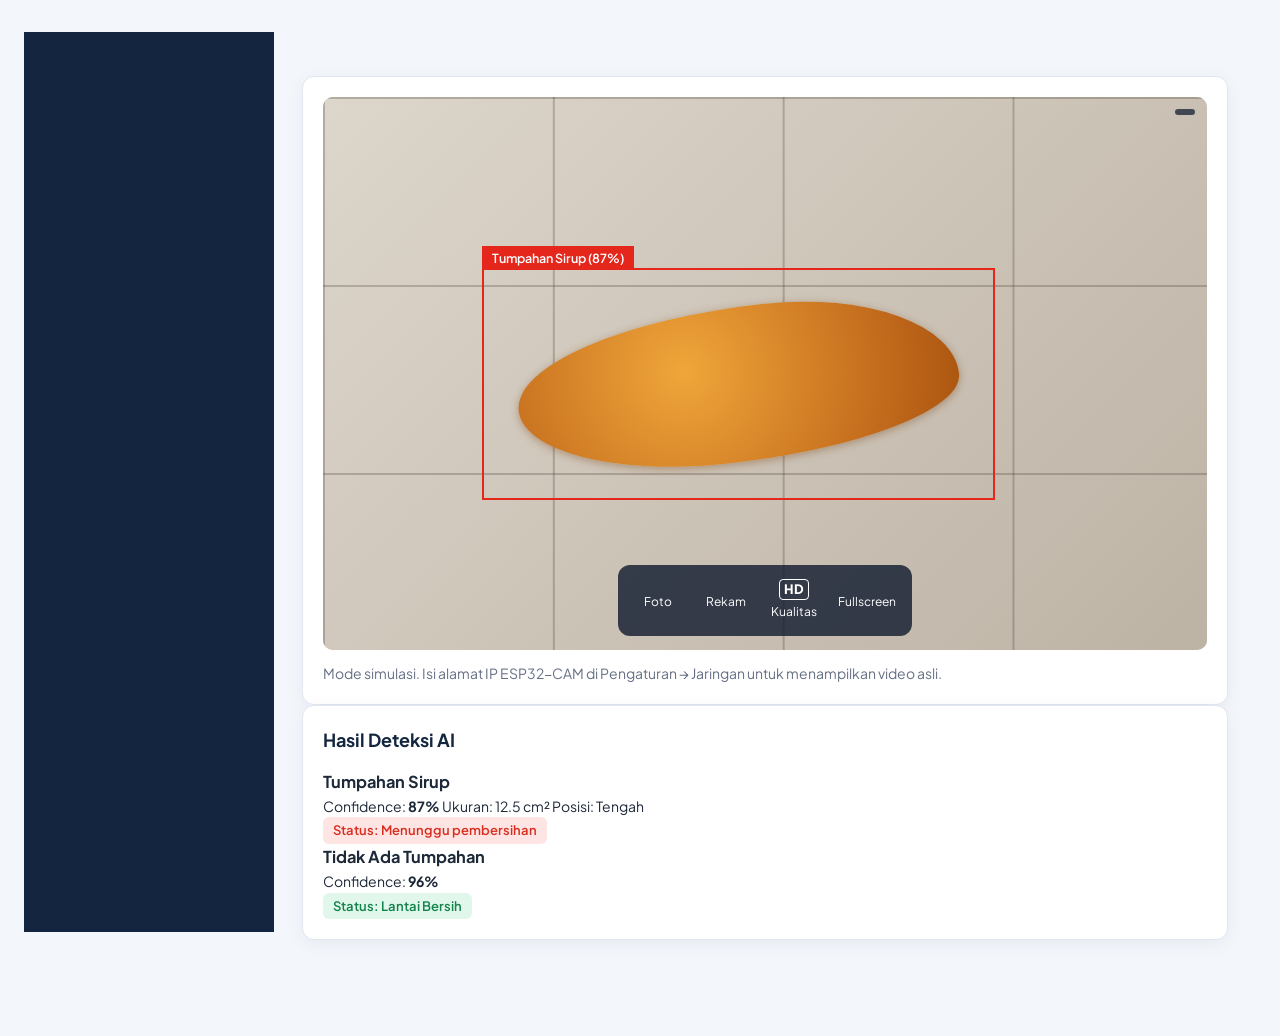
==== frontend/pages/live-camera.html @ 8430147b "Lengkapi Bagian HTML" ====
<!DOCTYPE html>
<html lang="id">
<head>
    <meta charset="UTF-8">
    <meta name="viewport" content="width=device-width, initial-scale=1.0">
    <title>Live Camera | SmartMop</title>
    <link rel="preconnect" href="https://fonts.googleapis.com">
    <link rel="preconnect" href="https://fonts.gstatic.com" crossorigin>
    <link rel="stylesheet" href="https://fonts.googleapis.com/css2?family=Plus+Jakarta+Sans:wght@400;500;600;700;800&display=swap">
    <link rel="stylesheet" href="../assets/css/variables.css">
    <link rel="stylesheet" href="../assets/css/layout.css">
    <link rel="stylesheet" href="../assets/css/components.css">
    <link rel="stylesheet" href="../assets/css/index.css">
    <link rel="stylesheet" href="../assets/css/responsive.css">
</head>
<body data-page="live-camera" data-root="../"
      data-title="Live Camera"
      data-sub="Pantau kondisi lantai secara real-time">

<div class="app">
    <aside class="sidebar" id="sidebar"></aside>
    <div class="main">
        <header class="topbar" id="topbar"></header>
        <main class="page">
            <div class="dash two-col" style="grid-template-columns:minmax(0,1.8fr) minmax(0,1fr)">

                <section class="card" aria-label="Tampilan kamera">
                    <div class="feed" id="mainFeed">
                        <span class="spill"></span>
                        <span class="bbox"><em>Tumpahan Sirup (87%)</em></span>
                        <time class="feed-time" data-stamp></time>
                        <div class="cam-tools" role="toolbar" aria-label="Kontrol kamera">
                            <button id="btnPhoto"><span id="icoPhoto"></span>Foto</button>
                            <button id="btnRec" aria-pressed="false"><span id="icoRec"></span><span id="recLabel">Rekam</span></button>
                            <button id="btnHD" aria-pressed="false"><span class="hd-tag" id="hdTag">HD</span>Kualitas</button>
                            <button id="btnFull"><span id="icoFull"></span>Fullscreen</button>
                        </div>
                    </div>
                    <p id="camInfo" style="margin-top:12px;color:var(--text-secondary)">Mode simulasi. Isi alamat IP ESP32-CAM di Pengaturan &rarr; Jaringan untuk menampilkan video asli.</p>
                </section>

                <section class="card" aria-labelledby="hRes">
                    <div class="card-head"><h2 id="hRes">Hasil Deteksi AI</h2></div>
                    <div class="det-list">
                        <article class="det">
                            <div data-feed="spill" data-size="sm"></div>
                            <div>
                                <h3 class="bad">Tumpahan Sirup</h3>
                                <time>Confidence: <strong>87%</strong></time>
                                <time>Ukuran: 12.5 cm&sup2;</time>
                                <time>Posisi: Tengah</time>
                            </div>
                            <span class="badge danger">Status: Menunggu pembersihan</span>
                        </article>
                        <article class="det">
                            <div data-feed="clean" data-size="sm"></div>
                            <div>
                                <h3 class="good">Tidak Ada Tumpahan</h3>
                                <time>Confidence: <strong>96%</strong></time>
                            </div>
                            <span class="badge success">Status: Lantai Bersih</span>
                        </article>
                    </div>
                </section>
            </div>
        </main>
    </div>
</div>

<script src="../assets/js/api.js"></script>
<script src="../assets/js/app.js"></script>
<script src="../assets/js/notifications.js"></script>
<script src="../assets/js/camera.js"></script>
</body>
</html>
---- frontend/assets/css/variables.css ----
/* =====================================================
   SMARTMOP - VARIABEL DESAIN (dipakai semua halaman)
   ===================================================== */
:root {
    --primary: #1769e0;
    --primary-hover: #1056bd;
    --primary-light: #edf4ff;

    --navy: #14263f;
    --navy-light: #203b5f;

    --background: #f3f6fb;
    --surface: #ffffff;
    --surface-light: #f8faff;

    --text: #1d2939;
    --text-secondary: #667085;

    --border: #e1e7f0;
    --border-strong: #d0d8e5;

    --success: #12834b;
    --success-bg: #e1f7eb;
    --danger: #d92d20;
    --danger-bg: #fee4e2;
    --warning: #b54708;
    --warning-bg: #fff0d5;

    --shadow: 0 4px 18px rgba(20, 38, 63, 0.055);
    --radius: 12px;
    --radius-small: 8px;
    --transition: 0.2s ease;

    --sidebar-width: 250px;
    --font: "Plus Jakarta Sans", "Segoe UI", Arial, Helvetica, sans-serif;
}
---- frontend/assets/css/layout.css ----
/* =====================================================
   SMARTMOP - LAYOUT (reset, sidebar, topbar, halaman)
   ===================================================== */
*, *::before, *::after { margin: 0; padding: 0; box-sizing: border-box; }
[hidden] { display: none !important; }
html { scroll-behavior: smooth; }

body {
    min-height: 100vh;
    font-family: var(--font);
    font-size: 14px;
    line-height: 1.55;
    color: var(--text);
    background: var(--background);
}
button, input, select { font: inherit; color: inherit; }
button { cursor: pointer; }
a { color: inherit; }
:focus-visible { outline: 3px solid #a8c9ff; outline-offset: 2px; }

.ico {
    width: 1.25em; height: 1.25em; flex: none;
    fill: none; stroke: currentColor; stroke-width: 1.8;
    stroke-linecap: round; stroke-linejoin: round;
}

/* ---------- Kerangka aplikasi ---------- */
.app {
    display: grid;
    grid-template-columns: var(--sidebar-width) minmax(0, 1fr);
    min-height: 100vh;
}
.main { min-width: 0; }

/* ---------- Sidebar ---------- */
.sidebar {
    position: sticky; top: 0;
    height: 100vh;
    display: flex; flex-direction: column; gap: 18px;
    padding: 20px 14px;
    color: #fff;
    background: var(--navy);
    z-index: 30;
}
.brand { display: flex; align-items: center; gap: 12px; padding: 4px 8px 12px; }
.brand-mark {
    width: 46px; height: 46px; display: grid; place-items: center;
    border-radius: 12px; background: rgba(255, 255, 255, 0.1);
}
.brand-mark .ico { width: 28px; height: 28px; }
.brand strong { display: block; font-size: 21px; line-height: 1.15; }
.brand small { font-size: 12px; color: #b8c7de; }

.nav { display: flex; flex-direction: column; gap: 4px; }
.nav a {
    display: flex; align-items: center; gap: 14px;
    padding: 13px 16px;
    border-radius: 10px;
    color: #d5e0f1;
    font-weight: 500; text-decoration: none;
    transition: background var(--transition), color var(--transition);
}
.nav a .ico { width: 22px; height: 22px; }
.nav a:hover { background: rgba(255, 255, 255, 0.08); color: #fff; }
.nav a[aria-current="page"] { background: var(--primary); color: #fff; font-weight: 700; }

.scrim { display: none; }

/* ---------- Topbar ---------- */
.topbar {
    display: flex; align-items: center; justify-content: space-between;
    flex-wrap: wrap; gap: 16px;
    padding: 22px 28px 6px;
}
.topbar-title { display: flex; align-items: center; gap: 12px; min-width: 0; }
.topbar h1 { font-size: 28px; line-height: 1.2; color: var(--navy); }
.topbar p { color: var(--text-secondary); }
.menu-btn {
    display: none; width: 42px; height: 42px; place-items: center;
    border: 1px solid var(--border-strong); border-radius: 10px; background: var(--surface);
}
.top-actions { display: flex; align-items: center; gap: 20px; flex-wrap: wrap; }

.bell { position: relative; }
.bell > button {
    position: relative; width: 44px; height: 44px; display: grid; place-items: center;
    border: 0; border-radius: 50%; background: transparent; color: var(--primary);
}
.bell > button:hover { background: var(--primary-light); }
.bell > button .ico { width: 28px; height: 28px; }
.bell-count {
    position: absolute; top: 2px; right: 2px;
    min-width: 20px; height: 20px; padding: 0 5px;
    display: grid; place-items: center;
    border-radius: 10px; background: var(--danger); color: #fff;
    font-size: 12px; font-weight: 700;
}
.bell-menu {
    position: absolute; right: 0; top: 52px; z-index: 40;
    width: 320px; padding: 8px;
    background: var(--surface); border: 1px solid var(--border);
    border-radius: var(--radius); box-shadow: 0 12px 32px rgba(20, 38, 63, 0.16);
}
.bell-menu li { list-style: none; padding: 10px 12px; border-radius: 8px; }
.bell-menu li + li { border-top: 1px solid var(--border); }
.bell-menu strong { display: block; font-size: 13px; }
.bell-menu small { color: var(--text-secondary); }
.bell-menu button {
    width: 100%; margin-top: 6px; padding: 9px; border: 0; border-radius: 8px;
    background: var(--primary-light); color: var(--primary); font-weight: 600;
}

.clock { padding-left: 20px; border-left: 1px solid var(--border-strong); line-height: 1.3; }
.clock small { display: block; color: var(--text-secondary); font-size: 12.5px; }
.clock strong { font-size: 24px; color: var(--navy); font-variant-numeric: tabular-nums; }

.online { display: flex; align-items: center; gap: 8px; font-weight: 600; }
.online .dot { width: 10px; height: 10px; border-radius: 50%; background: #16a34a; }
.online.off .dot { background: var(--danger); }

.btn-emergency {
    display: inline-flex; align-items: center; gap: 10px;
    padding: 14px 20px; border: 0; border-radius: 8px;
    background: var(--danger); color: #fff; font-weight: 700; letter-spacing: 0.02em;
    box-shadow: 0 6px 16px rgba(217, 45, 32, 0.28);
    transition: background var(--transition);
}
.btn-emergency:hover { background: #b42318; }
.btn-emergency .ico { width: 22px; height: 22px; padding: 3px; border-radius: 50%; background: #fff; color: var(--danger); stroke-width: 2.6; }

/* ---------- Isi halaman ---------- */
.page { display: grid; gap: 20px; padding: 16px 28px 40px; }
.clock {
    padding-left: 20px;
    border-left: 1px solid var(--border-strong);   /* garis pemisah di kiri jam */
    line-height: 1.3;
}
.clock small {                                      /* baris tanggal */
    display: block;
    color: var(--text-secondary);
    font-size: 12.5px;
}
.clock strong {                                     /* angka jam */
    font-size: 24px;
    color: var(--navy);
    font-variant-numeric: tabular-nums;
}
---- frontend/assets/css/components.css ----
/* =====================================================
   SMARTMOP - KOMPONEN BERSAMA
   ===================================================== */

/* ---------- Kartu ---------- */
.card {
    padding: 20px;
    background: var(--surface);
    border: 1px solid var(--border);
    border-radius: var(--radius);
    box-shadow: var(--shadow);
}
.card-head { display: flex; align-items: center; justify-content: space-between; gap: 12px; margin-bottom: 14px; }
.card-head h2 { font-size: 18px; color: var(--navy); }
.card-head p { color: var(--text-secondary); font-size: 13px; }
.link-all { color: var(--primary); font-size: 13px; font-weight: 600; text-decoration: none; }
.link-all:hover { text-decoration: underline; }

/* ---------- Lencana & tombol ---------- */
.badge { display: inline-flex; align-items: center; padding: 3px 10px; border-radius: 6px; font-size: 13px; font-weight: 600; }
.badge.danger { color: var(--danger); background: var(--danger-bg); }
.badge.success { color: var(--success); background: var(--success-bg); }
.badge.warning { color: var(--warning); background: var(--warning-bg); }
.badge.neutral { color: var(--text-secondary); background: #eef2f7; }

.btn {
    display: inline-flex; align-items: center; justify-content: center; gap: 8px;
    min-height: 42px; padding: 0 18px;
    border: 1px solid transparent; border-radius: var(--radius-small);
    font-weight: 600;
    transition: background var(--transition), border-color var(--transition), color var(--transition);
}
.btn:disabled { opacity: 0.55; cursor: not-allowed; }
.btn-primary { color: #fff; background: var(--primary); }
.btn-primary:hover { background: var(--primary-hover); }
.btn-success { color: var(--success); background: var(--success-bg); border-color: #a6e2c1; }
.btn-success:hover { background: #cdf1dd; }
.btn-danger { color: var(--danger); background: var(--danger-bg); border-color: #f7b8b2; }
.btn-danger:hover { background: #fdd0cc; }
.btn-ghost { color: var(--text); background: var(--surface); border-color: var(--border-strong); }
.btn-ghost:hover { background: var(--primary-light); color: var(--primary); }

/* ---------- Progress ---------- */
.progress { height: 8px; border-radius: 99px; background: #e6ebf3; overflow: hidden; }
.progress i { display: block; height: 100%; border-radius: inherit; background: var(--primary); transition: width 0.6s ease; }
.progress.green i { background: #16a34a; }
.progress.warn i { background: #f79009; }
.progress.low i { background: var(--danger); }

/* ---------- Form ---------- */
.field { display: grid; gap: 6px; align-content: start; }
.field > label { font-size: 13px; font-weight: 600; color: var(--navy); }
.field small { color: var(--text-secondary); font-size: 12px; }
input[type="text"], input[type="number"], input[type="date"], select {
    width: 100%; min-height: 42px; padding: 9px 12px;
    background: var(--surface); border: 1px solid var(--border-strong); border-radius: var(--radius-small);
    transition: border-color var(--transition), box-shadow var(--transition);
}
input:focus, select:focus { outline: none; border-color: var(--primary); box-shadow: 0 0 0 3px rgba(23, 105, 224, 0.16); }
select { appearance: none; padding-right: 36px;
    background-image: url("data:image/svg+xml,%3Csvg xmlns='http://www.w3.org/2000/svg' width='12' height='8' fill='none' stroke='%23667085' stroke-width='2' stroke-linecap='round'%3E%3Cpath d='M1 1.5l5 5 5-5'/%3E%3C/svg%3E");
    background-repeat: no-repeat; background-position: right 12px center; }

.switch { position: relative; display: inline-block; width: 46px; height: 26px; flex: none; }
.switch input { position: absolute; inset: 0; width: 100%; height: 100%; opacity: 0; margin: 0; z-index: 1; }
.switch-slider { position: absolute; inset: 0; border-radius: 99px; background: #cfd6e2; transition: background var(--transition); }
.switch-slider::after {
    content: ""; position: absolute; top: 3px; left: 3px; width: 20px; height: 20px;
    border-radius: 50%; background: #fff; box-shadow: 0 1px 3px rgba(0, 0, 0, 0.25);
    transition: transform var(--transition);
}
.switch input:checked + .switch-slider { background: var(--primary); }
.switch input:checked + .switch-slider::after { transform: translateX(20px); }
.switch input:focus-visible + .switch-slider { outline: 3px solid #a8c9ff; outline-offset: 2px; }

.seg { display: grid; grid-template-columns: 1fr 1fr; padding: 4px; border-radius: 10px; background: #eef2f9; }
.seg button { display: flex; align-items: center; justify-content: center; gap: 8px; min-height: 40px; border: 0; border-radius: 8px; background: transparent; color: var(--text-secondary); font-weight: 600; }
.seg button[aria-pressed="true"] { background: var(--primary); color: #fff; }

/* ---------- Tabel ---------- */
.table-wrap { overflow-x: auto; border: 1px solid var(--border); border-radius: var(--radius-small); }
table { width: 100%; border-collapse: collapse; min-width: 640px; }
th { padding: 12px 14px; background: #f1f5fb; color: var(--navy); font-size: 13px; text-align: left; }
td { padding: 10px 14px; border-top: 1px solid var(--border); vertical-align: middle; }
tbody tr:hover { background: var(--surface-light); }
.empty { padding: 36px 16px; text-align: center; color: var(--text-secondary); }

/* ---------- Tampilan kamera (simulasi lantai + bounding box) ---------- */
.feed {
    position: relative; aspect-ratio: 16 / 10; overflow: hidden;
    border-radius: 10px; background: #cdc4b7; isolation: isolate;
}
.feed::before {
    content: ""; position: absolute; inset: 0; z-index: -1;
    background:
        linear-gradient(rgba(70, 60, 50, 0.28) 2px, transparent 2px) 0 0 / 100% 34%,
        linear-gradient(90deg, rgba(70, 60, 50, 0.28) 2px, transparent 2px) 0 0 / 26% 100%,
        linear-gradient(135deg, #ddd6cb, #bdb3a5);
}
.feed img.stream { position: absolute; inset: 0; width: 100%; height: 100%; object-fit: cover; z-index: -1; }
.feed.live .spill, .feed.live .bbox { display: none; }
.spill {
    position: absolute; left: 22%; top: 38%; width: 50%; height: 28%;
    border-radius: 58% 42% 55% 45% / 52% 58% 42% 48%;
    background: radial-gradient(circle at 38% 38%, #f0a63a, #c26a1c 70%, #a8530f);
    box-shadow: 0 2px 8px rgba(120, 60, 10, 0.4);
    transform: rotate(-6deg);
}
.bbox { position: absolute; left: 18%; top: 31%; width: 58%; height: 42%; border: 2px solid #e5261b; }
.bbox em {
    position: absolute; left: -2px; bottom: 100%; padding: 2px 10px; white-space: nowrap;
    background: #e5261b; color: #fff; font-style: normal; font-size: 12.5px; font-weight: 600;
}
.feed.sm .bbox { border-width: 1.5px; }
.feed.sm .bbox em { display: none; }
.feed.mop { background: #1e2530; }
.feed.mop::before { background: linear-gradient(180deg, #2c3441, #151a22); }
.feed.mop .pad {
    position: absolute; bottom: 12%; width: 34%; aspect-ratio: 1; border-radius: 50%;
    background: repeating-radial-gradient(circle, #2f5fd0 0 5px, #3d72ec 5px 10px);
    box-shadow: 0 6px 12px rgba(0, 0, 0, 0.5);
}
.feed.mop .pad:nth-child(1) { left: 12%; }
.feed.mop .pad:nth-child(2) { right: 12%; }
.feed-time {
    position: absolute; top: 12px; right: 12px; padding: 3px 10px;
    border-radius: 6px; background: rgba(15, 25, 45, 0.72); color: #fff;
    font-size: 13px; font-variant-numeric: tabular-nums;
}
.feed.thumb { width: 84px; aspect-ratio: 4 / 3; border-radius: 6px; }
.feed.thumb .bbox { border-width: 1.5px; }
.feed.thumb .bbox em { display: none; }

.cam-tools {
    position: absolute; left: 50%; bottom: 14px; transform: translateX(-50%);
    display: flex; gap: 4px; padding: 8px;
    border-radius: 12px; background: rgba(15, 25, 45, 0.8);
}
.cam-tools button {
    min-width: 64px; display: grid; justify-items: center; gap: 2px; padding: 6px 8px;
    border: 0; border-radius: 8px; background: transparent; color: #fff; font-size: 12px;
}
.cam-tools button:hover { background: rgba(255, 255, 255, 0.14); }
.cam-tools button[aria-pressed="true"] { background: var(--danger); }
.cam-tools .ico { width: 22px; height: 22px; }
.cam-tools .hd-tag { font-weight: 800; font-size: 13px; padding: 1px 4px; border: 1.5px solid #fff; border-radius: 4px; line-height: 1.3; }

/* ---------- Toast ---------- */
.toasts { position: fixed; right: 20px; bottom: 20px; z-index: 100; display: grid; gap: 10px; }
.toast {
    max-width: 360px; padding: 12px 16px; border-radius: 10px;
    background: var(--navy); color: #fff; font-weight: 500;
    box-shadow: 0 10px 28px rgba(20, 38, 63, 0.3);
    animation: toast-in 0.25s ease;
}
.toast.success { background: #0f6d3e; }
.toast.warn { background: #8a4a0a; }
.toast.error { background: #b42318; }
@keyframes toast-in { from { opacity: 0; transform: translateY(8px); } }
@media (prefers-reduced-motion: reduce) { .toast { animation: none; } .progress i { transition: none; } }
.feed-time {
    position: absolute; top: 12px; right: 12px;
    padding: 3px 10px; border-radius: 6px;
    background: rgba(15, 25, 45, 0.72); color: #fff;
    font-size: 13px; font-variant-numeric: tabular-nums;
}
---- frontend/assets/css/index.css ----
/* =====================================================
   SMARTMOP - BERANDA (index.css)
   Disesuaikan dengan markup index.html milikmu:
   .navbar, .main-content, .robot-container, .menu-robot,
   .status, .progress-container, .progress-bar
   File ini berdiri sendiri (tidak butuh layout/components/style.css)
   ===================================================== */

/* 1. VARIABEL */
:root {
    --primary: #1769e0;
    --primary-hover: #1056bd;
    --primary-light: #edf4ff;
    --navy: #14263f;
    --background: #f3f6fb;
    --surface: #ffffff;
    --text: #1d2939;
    --text-secondary: #667085;
    --border: #e1e7f0;
    --border-strong: #d0d8e5;
    --success: #12834b;
    --success-bg: #e1f7eb;
    --danger: #d92d20;
    --danger-bg: #fee4e2;
    --warning: #b54708;
    --shadow: 0 4px 18px rgba(20, 38, 63, 0.055);
    --radius: 12px;
    --radius-small: 8px;
    --transition: 0.2s ease;
    --lebar: 1100px;
}

/* 2. DASAR HALAMAN */
*, *::before, *::after { margin: 0; padding: 0; box-sizing: border-box; }
html { scroll-behavior: smooth; }

body {
    min-height: 100vh;
    padding: 32px 24px 56px;
    font-family: "Plus Jakarta Sans", "Segoe UI", Arial, sans-serif;
    font-size: 14px;
    line-height: 1.6;
    color: var(--text);
    background: var(--background);
}
select, button, input { font: inherit; color: inherit; }
:focus-visible { outline: 3px solid #a8c9ff; outline-offset: 2px; }

/* 3. JUDUL HALAMAN */
body > h3 {
    max-width: var(--lebar); margin: 0 auto 4px;
    color: var(--navy); font-size: 30px; font-weight: 800; line-height: 1.25;
}
body > p {
    max-width: var(--lebar); margin: 0 auto 20px;
    color: var(--text-secondary);
}

/* 4. NAVIGASI */
.navbar {
    position: sticky; top: 12px; z-index: 10;
    display: flex; flex-wrap: wrap; gap: 6px;
    max-width: var(--lebar); margin: 0 auto 28px; padding: 6px;
    background: var(--surface);
    border: 1px solid var(--border); border-radius: var(--radius);
    box-shadow: var(--shadow);
}
.navbar a {
    flex: 1 1 0; min-height: 42px; padding: 0 16px;
    display: inline-flex; align-items: center; justify-content: center;
    border-radius: var(--radius-small);
    color: var(--text-secondary); font-weight: 600; text-decoration: none; white-space: nowrap;
    transition: background var(--transition), color var(--transition);
}
.navbar a:hover { background: var(--primary-light); color: var(--primary); }
.navbar a[href="index.html"] { background: var(--primary); color: #fff; }   /* halaman aktif */

/* 5. ISI UTAMA */
.main-content { max-width: var(--lebar); margin: 0 auto; }
.main-content > h2 { color: var(--navy); font-size: 22px; line-height: 1.4; }
.main-content > p { max-width: 70ch; margin-bottom: 20px; color: var(--text-secondary); }

/* 6. KARTU STATUS ROBOT */
.robot-container {
    display: grid;
    grid-template-columns: repeat(auto-fit, minmax(230px, 1fr));
    gap: 16px;
}
.menu-robot {
    display: flex; flex-direction: column; gap: 8px;
    padding: 20px;
    background: var(--surface);
    border: 1px solid var(--border);
    border-top: 4px solid var(--border-strong);
    border-radius: var(--radius);
    box-shadow: var(--shadow);
}
.menu-robot:nth-child(1) { border-top-color: #16a34a; }
.menu-robot:nth-child(2) { border-top-color: #667085; }
.menu-robot:nth-child(3) { border-top-color: var(--primary); }
.menu-robot:nth-child(4) { border-top-color: #16a34a; }

.menu-robot h3 { color: var(--navy); font-size: 15px; font-weight: 700; }
.menu-robot p { color: var(--text-secondary); font-size: 13px; }

/* Status robot */
.status {
    display: inline-flex; align-items: center; gap: 10px;
    color: var(--text-secondary); font-size: 26px; font-weight: 800; line-height: 1.3;
}
.status::before { content: ""; width: 12px; height: 12px; border-radius: 50%; background: currentColor; }
.menu-robot p.status.online { color: var(--success); font-size: 26px; }
.menu-robot p.status.offline { color: var(--danger); font-size: 26px; }

/* Mode robot */
#modeRobot {
    width: 100%; min-height: 44px; padding: 9px 38px 9px 14px;
    appearance: none;
    background: var(--surface) url("data:image/svg+xml,%3Csvg xmlns='http://www.w3.org/2000/svg' width='12' height='8' fill='none' stroke='%23667085' stroke-width='2' stroke-linecap='round'%3E%3Cpath d='M1 1.5l5 5 5-5'/%3E%3C/svg%3E") no-repeat right 14px center;
    border: 1px solid var(--border-strong); border-radius: var(--radius-small);
    font-weight: 600; cursor: pointer;
    transition: border-color var(--transition), box-shadow var(--transition);
}
#modeRobot:hover { border-color: #aebbd0; }
#modeRobot:focus { outline: none; border-color: var(--primary); box-shadow: 0 0 0 3px rgba(23, 105, 224, 0.16); }

/* Nilai sabun & baterai */
#nilaiSabun, #nilaiBaterai {
    color: var(--navy); font-size: 30px; font-weight: 800; line-height: 1.2;
}

/* Bar progres */
.progress-container {
    height: 8px; overflow: hidden;
    border-radius: 99px; background: #e6ebf3;
}
.progress-bar {
    height: 100%; border-radius: inherit;
    background: var(--primary);
    transition: width 0.6s ease, background var(--transition);
}
.progress-bar.sabun { background: var(--primary); }
.progress-bar.baterai { background: #16a34a; }
.progress-bar.warning { background: #f79009; }   /* tambahkan lewat JS saat < 30% */
.progress-bar.low { background: var(--danger); } /* tambahkan lewat JS saat < 15% */

/* Keterangan di bawah bar */
#infoMode, #statusSabun, #statusBaterai { margin-top: 2px; }

/* 7. RESPONSIVE */
@media (max-width: 680px) {
    body { padding: 20px 14px 40px; }
    body > h3 { font-size: 24px; }
    .navbar a { flex: 1 1 45%; }
    .robot-container { grid-template-columns: 1fr; }
}
@media (prefers-reduced-motion: reduce) {
    html { scroll-behavior: auto; }
    .progress-bar { transition: none; }
}

/* 8. KETERANGAN MODE (diubah oleh dashboard.js) */
#infoMode.otomatis { color: var(--success); font-weight: 600; }
#infoMode.manual { color: var(--warning); font-weight: 600; }
---- frontend/assets/css/responsive.css ----
/* =====================================================
   SMARTMOP - RESPONSIVE
   ===================================================== */
@media (max-width: 1280px) {
    .dash { grid-template-columns: minmax(0, 1fr) minmax(0, 1fr); }
    .dash > .stack:last-child { grid-column: 1 / -1; grid-template-columns: 1fr 1fr; align-items: start; }
}
@media (max-width: 1100px) {
    .stats { grid-template-columns: repeat(2, minmax(0, 1fr)); }
}
@media (max-width: 900px) {
    .app { grid-template-columns: minmax(0, 1fr); }
    .sidebar { position: fixed; inset: 0 auto 0 0; width: var(--sidebar-width); transform: translateX(-100%); transition: transform 0.25s ease; }
    .sidebar.open { transform: none; }
    .scrim.show { display: block; position: fixed; inset: 0; z-index: 20; background: rgba(15, 25, 45, 0.5); }
    .menu-btn { display: grid; }
    .topbar, .page { padding-left: 16px; padding-right: 16px; }
    .topbar h1 { font-size: 24px; }
    .clock { border-left: 0; padding-left: 0; }
    .two-col { grid-template-columns: 1fr !important; }
}
@media (max-width: 680px) {
    .dash { grid-template-columns: minmax(0, 1fr); }
    .dash > .stack:last-child { grid-template-columns: 1fr; }
    .stats { grid-template-columns: 1fr; }
    .form-grid { grid-template-columns: 1fr; }
    .settings-card { padding: 18px; }
    .btn-emergency { width: 100%; justify-content: center; }
    .cam-tools button { min-width: 52px; }
    .bell-menu { right: auto; left: 0; width: min(320px, 86vw); }
}
@media (prefers-reduced-motion: reduce) { html { scroll-behavior: auto; } .sidebar { transition: none; } }
@media (max-width: 900px) {
    .clock { border-left: 0; padding-left: 0; }
}
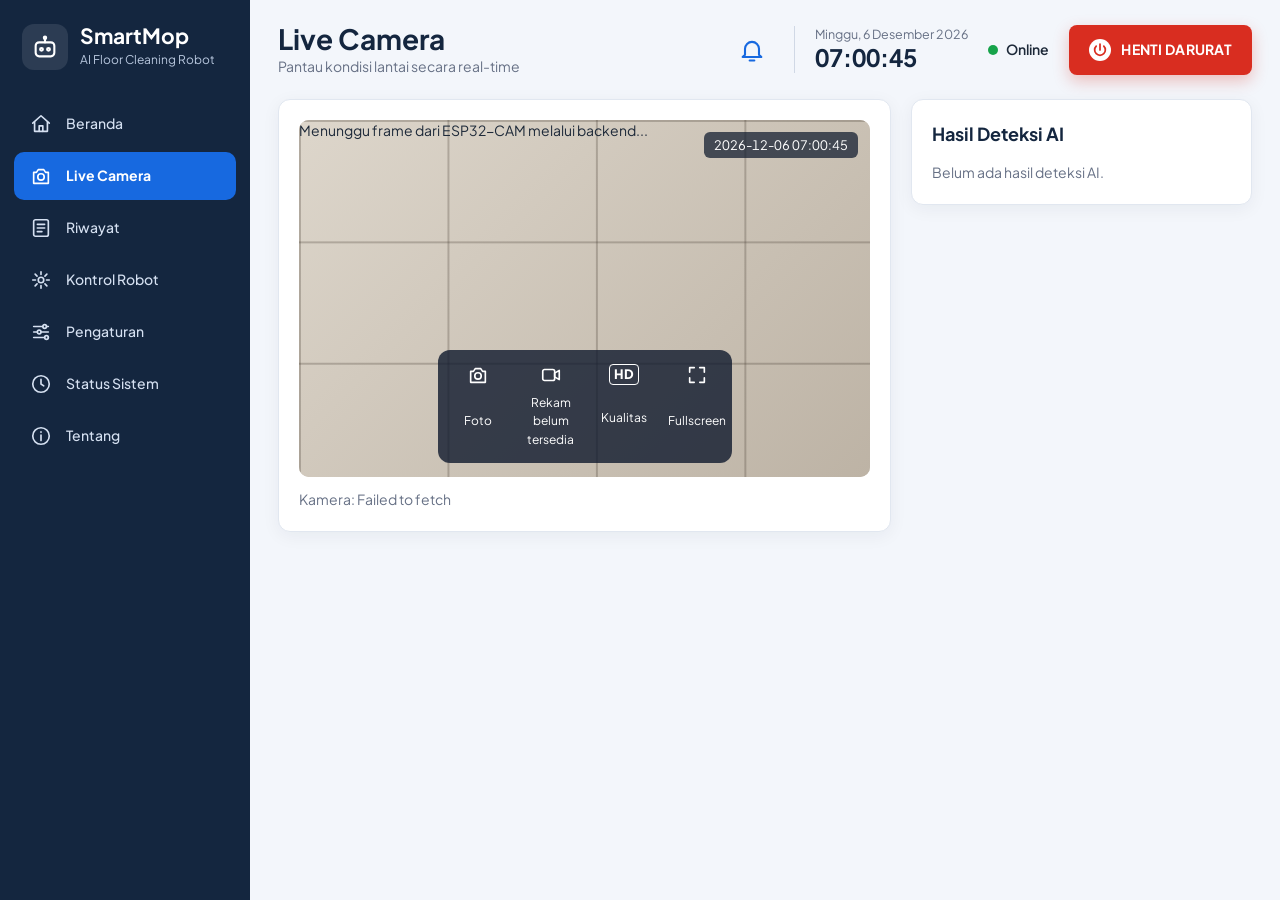
==== commit bfdbd636: "Perbaiki Backend dan buat kodingan esp32" ====
--- a/frontend/pages/live-camera.html
+++ b/frontend/pages/live-camera.html
@@ -1,75 +1,117 @@
+
 <!DOCTYPE html>
 <html lang="id">
 <head>
     <meta charset="UTF-8">
     <meta name="viewport" content="width=device-width, initial-scale=1.0">
     <title>Live Camera | SmartMop</title>
+
     <link rel="preconnect" href="https://fonts.googleapis.com">
     <link rel="preconnect" href="https://fonts.gstatic.com" crossorigin>
     <link rel="stylesheet" href="https://fonts.googleapis.com/css2?family=Plus+Jakarta+Sans:wght@400;500;600;700;800&display=swap">
+
     <link rel="stylesheet" href="../assets/css/variables.css">
     <link rel="stylesheet" href="../assets/css/layout.css">
     <link rel="stylesheet" href="../assets/css/components.css">
     <link rel="stylesheet" href="../assets/css/index.css">
     <link rel="stylesheet" href="../assets/css/responsive.css">
 </head>
-<body data-page="live-camera" data-root="../"
+
+<body data-page="live-camera"
+      data-root="../"
       data-title="Live Camera"
       data-sub="Pantau kondisi lantai secara real-time">
 
 <div class="app">
+
     <aside class="sidebar" id="sidebar"></aside>
+
     <div class="main">
+
         <header class="topbar" id="topbar"></header>
+
         <main class="page">
-            <div class="dash two-col" style="grid-template-columns:minmax(0,1.8fr) minmax(0,1fr)">
 
+            <div class="dash two-col"
+                 style="grid-template-columns:minmax(0,1.8fr) minmax(0,1fr)">
+
+                <!-- LIVE CAMERA -->
                 <section class="card" aria-label="Tampilan kamera">
+
                     <div class="feed" id="mainFeed">
-                        <span class="spill"></span>
-                        <span class="bbox"><em>Tumpahan Sirup (87%)</em></span>
+
+                        <!-- Placeholder ketika belum ada frame -->
+                        <div id="cameraPlaceholder">
+                            Menunggu frame dari ESP32-CAM melalui backend...
+                        </div>
+
                         <time class="feed-time" data-stamp></time>
-                        <div class="cam-tools" role="toolbar" aria-label="Kontrol kamera">
-                            <button id="btnPhoto"><span id="icoPhoto"></span>Foto</button>
-                            <button id="btnRec" aria-pressed="false"><span id="icoRec"></span><span id="recLabel">Rekam</span></button>
-                            <button id="btnHD" aria-pressed="false"><span class="hd-tag" id="hdTag">HD</span>Kualitas</button>
-                            <button id="btnFull"><span id="icoFull"></span>Fullscreen</button>
+
+                        <div class="cam-tools"
+                             role="toolbar"
+                             aria-label="Kontrol kamera">
+
+                            <button id="btnPhoto">
+                                <span id="icoPhoto"></span>
+                                Foto
+                            </button>
+
+                            <button id="btnRec" aria-pressed="false">
+                                <span id="icoRec"></span>
+                                <span id="recLabel">Rekam</span>
+                            </button>
+
+                            <button id="btnHD" aria-pressed="false">
+                                <span class="hd-tag" id="hdTag">HD</span>
+                                Kualitas
+                            </button>
+
+                            <button id="btnFull">
+                                <span id="icoFull"></span>
+                                Fullscreen
+                            </button>
+
                         </div>
                     </div>
-                    <p id="camInfo" style="margin-top:12px;color:var(--text-secondary)">Mode simulasi. Isi alamat IP ESP32-CAM di Pengaturan &rarr; Jaringan untuk menampilkan video asli.</p>
+
+                    <p id="camInfo"
+                       style="margin-top:12px;color:var(--text-secondary)">
+                        Menunggu koneksi kamera dan frame dari backend...
+                    </p>
+
                 </section>
 
+                <!-- HASIL DETEKSI AI -->
                 <section class="card" aria-labelledby="hRes">
-                    <div class="card-head"><h2 id="hRes">Hasil Deteksi AI</h2></div>
-                    <div class="det-list">
-                        <article class="det">
-                            <div data-feed="spill" data-size="sm"></div>
-                            <div>
-                                <h3 class="bad">Tumpahan Sirup</h3>
-                                <time>Confidence: <strong>87%</strong></time>
-                                <time>Ukuran: 12.5 cm&sup2;</time>
-                                <time>Posisi: Tengah</time>
-                            </div>
-                            <span class="badge danger">Status: Menunggu pembersihan</span>
-                        </article>
-                        <article class="det">
-                            <div data-feed="clean" data-size="sm"></div>
-                            <div>
-                                <h3 class="good">Tidak Ada Tumpahan</h3>
-                                <time>Confidence: <strong>96%</strong></time>
-                            </div>
-                            <span class="badge success">Status: Lantai Bersih</span>
-                        </article>
+
+                    <div class="card-head">
+                        <h2 id="hRes">Hasil Deteksi AI</h2>
                     </div>
+
+                    <div class="det-list" id="detList">
+
+                        <!-- Hasil deteksi akan ditampilkan secara dinamis -->
+                        <p id="cameraResult"
+                           style="color:var(--text-secondary)">
+                            Belum ada hasil deteksi AI.
+                        </p>
+
+                    </div>
+
                 </section>
+
             </div>
+
         </main>
+
     </div>
+
 </div>
 
 <script src="../assets/js/api.js"></script>
 <script src="../assets/js/app.js"></script>
 <script src="../assets/js/notifications.js"></script>
 <script src="../assets/js/camera.js"></script>
+
 </body>
 </html>
--- a/frontend/assets/css/layout.css
+++ b/frontend/assets/css/layout.css
@@ -130,18 +130,3 @@
 
 /* ---------- Isi halaman ---------- */
 .page { display: grid; gap: 20px; padding: 16px 28px 40px; }
-.clock {
-    padding-left: 20px;
-    border-left: 1px solid var(--border-strong);   /* garis pemisah di kiri jam */
-    line-height: 1.3;
-}
-.clock small {                                      /* baris tanggal */
-    display: block;
-    color: var(--text-secondary);
-    font-size: 12.5px;
-}
-.clock strong {                                     /* angka jam */
-    font-size: 24px;
-    color: var(--navy);
-    font-variant-numeric: tabular-nums;
-}
--- a/frontend/assets/css/components.css
+++ b/frontend/assets/css/components.css
@@ -158,9 +158,3 @@
 .toast.error { background: #b42318; }
 @keyframes toast-in { from { opacity: 0; transform: translateY(8px); } }
 @media (prefers-reduced-motion: reduce) { .toast { animation: none; } .progress i { transition: none; } }
-.feed-time {
-    position: absolute; top: 12px; right: 12px;
-    padding: 3px 10px; border-radius: 6px;
-    background: rgba(15, 25, 45, 0.72); color: #fff;
-    font-size: 13px; font-variant-numeric: tabular-nums;
-}
--- a/frontend/assets/css/index.css
+++ b/frontend/assets/css/index.css
@@ -1,164 +1,70 @@
 /* =====================================================
    SMARTMOP - BERANDA (index.css)
-   Disesuaikan dengan markup index.html milikmu:
-   .navbar, .main-content, .robot-container, .menu-robot,
-   .status, .progress-container, .progress-bar
-   File ini berdiri sendiri (tidak butuh layout/components/style.css)
+   Khusus halaman index.html
    ===================================================== */
 
-/* 1. VARIABEL */
-:root {
-    --primary: #1769e0;
-    --primary-hover: #1056bd;
-    --primary-light: #edf4ff;
-    --navy: #14263f;
-    --background: #f3f6fb;
-    --surface: #ffffff;
-    --text: #1d2939;
-    --text-secondary: #667085;
-    --border: #e1e7f0;
-    --border-strong: #d0d8e5;
-    --success: #12834b;
-    --success-bg: #e1f7eb;
-    --danger: #d92d20;
-    --danger-bg: #fee4e2;
-    --warning: #b54708;
-    --shadow: 0 4px 18px rgba(20, 38, 63, 0.055);
-    --radius: 12px;
-    --radius-small: 8px;
-    --transition: 0.2s ease;
-    --lebar: 1100px;
+/* ---------- Kartu status ---------- */
+.stats { display: grid; grid-template-columns: repeat(4, minmax(0, 1fr)); gap: 16px; }
+.stat { display: flex; align-items: center; gap: 16px; padding: 18px 20px; }
+.stat-icon { width: 58px; height: 58px; flex: none; display: grid; place-items: center; border-radius: 50%; }
+.stat-icon .ico { width: 28px; height: 28px; }
+.tone-green { background: var(--success-bg); color: #16a34a; }
+.tone-grey { background: #eceff4; color: #475467; }
+.tone-blue { background: #e3eeff; color: var(--primary); }
+.stat-body { flex: 1; min-width: 0; }
+.stat-body > span { display: block; font-weight: 600; color: var(--navy); }
+.stat-body strong { display: block; font-size: 24px; line-height: 1.25; color: var(--navy); }
+.stat-body small { color: var(--text-secondary); }
+.stat-body .good { color: var(--success); }
+.stat-body .bad { color: var(--danger); }
+.stat-body .progress { margin-top: 8px; }
+
+/* ---------- Grid utama ---------- */
+.dash { display: grid; grid-template-columns: minmax(0, 1.45fr) minmax(0, 1fr) minmax(0, 1fr); gap: 20px; align-items: start; }
+.stack { display: grid; gap: 20px; min-width: 0; }
+
+.thumbs { display: grid; grid-template-columns: repeat(3, 1fr); gap: 12px; margin-top: 14px; }
+.thumbs figure { display: grid; gap: 6px; }
+.thumbs figcaption { font-weight: 600; color: var(--navy); }
+.thumbs .feed { aspect-ratio: 4 / 3; }
+
+/* ---------- Kontrol robot ---------- */
+.control { display: grid; gap: 18px; }
+.dpad {
+    display: grid; grid-template-columns: repeat(3, 72px); grid-template-rows: repeat(3, 56px);
+    justify-content: center; gap: 10px; padding: 10px 0;
+    transition: opacity var(--transition);
 }
+.dpad[data-disabled="true"] { opacity: 0.5; }
+.dpad button { border: 0; border-radius: 10px; background: #eaf0f9; color: #344054; display: grid; place-items: center; }
+.dpad button:hover { background: #dbe6f6; }
+.dpad button .ico { width: 26px; height: 26px; stroke-width: 2.4; }
+.dpad .up { grid-area: 1 / 2; } .dpad .left { grid-area: 2 / 1; } .dpad .stop { grid-area: 2 / 2; }
+.dpad .right { grid-area: 2 / 3; } .dpad .down { grid-area: 3 / 2; }
+.dpad .stop { background: var(--danger-bg); color: var(--danger); }
+.dpad .stop:hover { background: #fdd0cc; }
+.dpad .stop .ico { fill: currentColor; stroke-width: 1; }
+.act-row { display: grid; grid-template-columns: 1fr 1fr; gap: 12px; }
+.act-row .btn { min-height: 48px; }
+.tool-row { display: grid; grid-template-columns: 1fr 1fr; gap: 12px; }
+.tool-tile { display: grid; justify-items: center; gap: 10px; padding: 16px 10px; border: 1px solid var(--border); border-radius: 10px; background: var(--surface-light); font-weight: 600; }
+.tool-tile span { display: flex; align-items: center; gap: 10px; }
+.tool-tile .ico { color: var(--primary); width: 24px; height: 24px; }
 
-/* 2. DASAR HALAMAN */
-*, *::before, *::after { margin: 0; padding: 0; box-sizing: border-box; }
-html { scroll-behavior: smooth; }
+/* ---------- Deteksi terkini ---------- */
+.det-list { display: grid; gap: 12px; }
+.det { display: grid; grid-template-columns: 112px 1fr; gap: 12px; padding: 8px; border: 1px solid var(--border); border-radius: 10px; }
+.det .feed { aspect-ratio: 4 / 3.3; border-radius: 6px; grid-row: span 2; }
+.det h3 { font-size: 15px; line-height: 1.3; }
+.det h3.bad { color: #c2410c; } .det h3.good { color: var(--navy); }
+.det .pct { display: block; font-size: 24px; font-weight: 800; line-height: 1.2; }
+.det .pct.bad { color: var(--danger); } .det .pct.good { color: var(--success); }
+.det time { display: block; color: var(--text-secondary); font-size: 13px; }
+.det .badge { width: 100%; margin-top: 6px; padding: 5px 10px; grid-column: 2; }
 
-body {
-    min-height: 100vh;
-    padding: 32px 24px 56px;
-    font-family: "Plus Jakarta Sans", "Segoe UI", Arial, sans-serif;
-    font-size: 14px;
-    line-height: 1.6;
-    color: var(--text);
-    background: var(--background);
-}
-select, button, input { font: inherit; color: inherit; }
-:focus-visible { outline: 3px solid #a8c9ff; outline-offset: 2px; }
-
-/* 3. JUDUL HALAMAN */
-body > h3 {
-    max-width: var(--lebar); margin: 0 auto 4px;
-    color: var(--navy); font-size: 30px; font-weight: 800; line-height: 1.25;
-}
-body > p {
-    max-width: var(--lebar); margin: 0 auto 20px;
-    color: var(--text-secondary);
-}
-
-/* 4. NAVIGASI */
-.navbar {
-    position: sticky; top: 12px; z-index: 10;
-    display: flex; flex-wrap: wrap; gap: 6px;
-    max-width: var(--lebar); margin: 0 auto 28px; padding: 6px;
-    background: var(--surface);
-    border: 1px solid var(--border); border-radius: var(--radius);
-    box-shadow: var(--shadow);
-}
-.navbar a {
-    flex: 1 1 0; min-height: 42px; padding: 0 16px;
-    display: inline-flex; align-items: center; justify-content: center;
-    border-radius: var(--radius-small);
-    color: var(--text-secondary); font-weight: 600; text-decoration: none; white-space: nowrap;
-    transition: background var(--transition), color var(--transition);
-}
-.navbar a:hover { background: var(--primary-light); color: var(--primary); }
-.navbar a[href="index.html"] { background: var(--primary); color: #fff; }   /* halaman aktif */
-
-/* 5. ISI UTAMA */
-.main-content { max-width: var(--lebar); margin: 0 auto; }
-.main-content > h2 { color: var(--navy); font-size: 22px; line-height: 1.4; }
-.main-content > p { max-width: 70ch; margin-bottom: 20px; color: var(--text-secondary); }
-
-/* 6. KARTU STATUS ROBOT */
-.robot-container {
-    display: grid;
-    grid-template-columns: repeat(auto-fit, minmax(230px, 1fr));
-    gap: 16px;
-}
-.menu-robot {
-    display: flex; flex-direction: column; gap: 8px;
-    padding: 20px;
-    background: var(--surface);
-    border: 1px solid var(--border);
-    border-top: 4px solid var(--border-strong);
-    border-radius: var(--radius);
-    box-shadow: var(--shadow);
-}
-.menu-robot:nth-child(1) { border-top-color: #16a34a; }
-.menu-robot:nth-child(2) { border-top-color: #667085; }
-.menu-robot:nth-child(3) { border-top-color: var(--primary); }
-.menu-robot:nth-child(4) { border-top-color: #16a34a; }
-
-.menu-robot h3 { color: var(--navy); font-size: 15px; font-weight: 700; }
-.menu-robot p { color: var(--text-secondary); font-size: 13px; }
-
-/* Status robot */
-.status {
-    display: inline-flex; align-items: center; gap: 10px;
-    color: var(--text-secondary); font-size: 26px; font-weight: 800; line-height: 1.3;
-}
-.status::before { content: ""; width: 12px; height: 12px; border-radius: 50%; background: currentColor; }
-.menu-robot p.status.online { color: var(--success); font-size: 26px; }
-.menu-robot p.status.offline { color: var(--danger); font-size: 26px; }
-
-/* Mode robot */
-#modeRobot {
-    width: 100%; min-height: 44px; padding: 9px 38px 9px 14px;
-    appearance: none;
-    background: var(--surface) url("data:image/svg+xml,%3Csvg xmlns='http://www.w3.org/2000/svg' width='12' height='8' fill='none' stroke='%23667085' stroke-width='2' stroke-linecap='round'%3E%3Cpath d='M1 1.5l5 5 5-5'/%3E%3C/svg%3E") no-repeat right 14px center;
-    border: 1px solid var(--border-strong); border-radius: var(--radius-small);
-    font-weight: 600; cursor: pointer;
-    transition: border-color var(--transition), box-shadow var(--transition);
-}
-#modeRobot:hover { border-color: #aebbd0; }
-#modeRobot:focus { outline: none; border-color: var(--primary); box-shadow: 0 0 0 3px rgba(23, 105, 224, 0.16); }
-
-/* Nilai sabun & baterai */
-#nilaiSabun, #nilaiBaterai {
-    color: var(--navy); font-size: 30px; font-weight: 800; line-height: 1.2;
-}
-
-/* Bar progres */
-.progress-container {
-    height: 8px; overflow: hidden;
-    border-radius: 99px; background: #e6ebf3;
-}
-.progress-bar {
-    height: 100%; border-radius: inherit;
-    background: var(--primary);
-    transition: width 0.6s ease, background var(--transition);
-}
-.progress-bar.sabun { background: var(--primary); }
-.progress-bar.baterai { background: #16a34a; }
-.progress-bar.warning { background: #f79009; }   /* tambahkan lewat JS saat < 30% */
-.progress-bar.low { background: var(--danger); } /* tambahkan lewat JS saat < 15% */
-
-/* Keterangan di bawah bar */
-#infoMode, #statusSabun, #statusBaterai { margin-top: 2px; }
-
-/* 7. RESPONSIVE */
-@media (max-width: 680px) {
-    body { padding: 20px 14px 40px; }
-    body > h3 { font-size: 24px; }
-    .navbar a { flex: 1 1 45%; }
-    .robot-container { grid-template-columns: 1fr; }
-}
-@media (prefers-reduced-motion: reduce) {
-    html { scroll-behavior: auto; }
-    .progress-bar { transition: none; }
-}
-
-/* 8. KETERANGAN MODE (diubah oleh dashboard.js) */
-#infoMode.otomatis { color: var(--success); font-weight: 600; }
-#infoMode.manual { color: var(--warning); font-weight: 600; }+/* ---------- Log aktivitas ---------- */
+.log { list-style: none; display: grid; gap: 10px; }
+.log li { display: grid; grid-template-columns: 12px 58px minmax(0, 1fr); gap: 10px; align-items: center; }
+.log i { width: 12px; height: 12px; border-radius: 50%; background: var(--primary); }
+.log .danger i { background: var(--danger); } .log .success i { background: #16a34a; }
+.log time { color: var(--text-secondary); font-variant-numeric: tabular-nums; }
--- a/frontend/assets/css/responsive.css
+++ b/frontend/assets/css/responsive.css
@@ -30,6 +30,3 @@
     .bell-menu { right: auto; left: 0; width: min(320px, 86vw); }
 }
 @media (prefers-reduced-motion: reduce) { html { scroll-behavior: auto; } .sidebar { transition: none; } }
-@media (max-width: 900px) {
-    .clock { border-left: 0; padding-left: 0; }
-}
